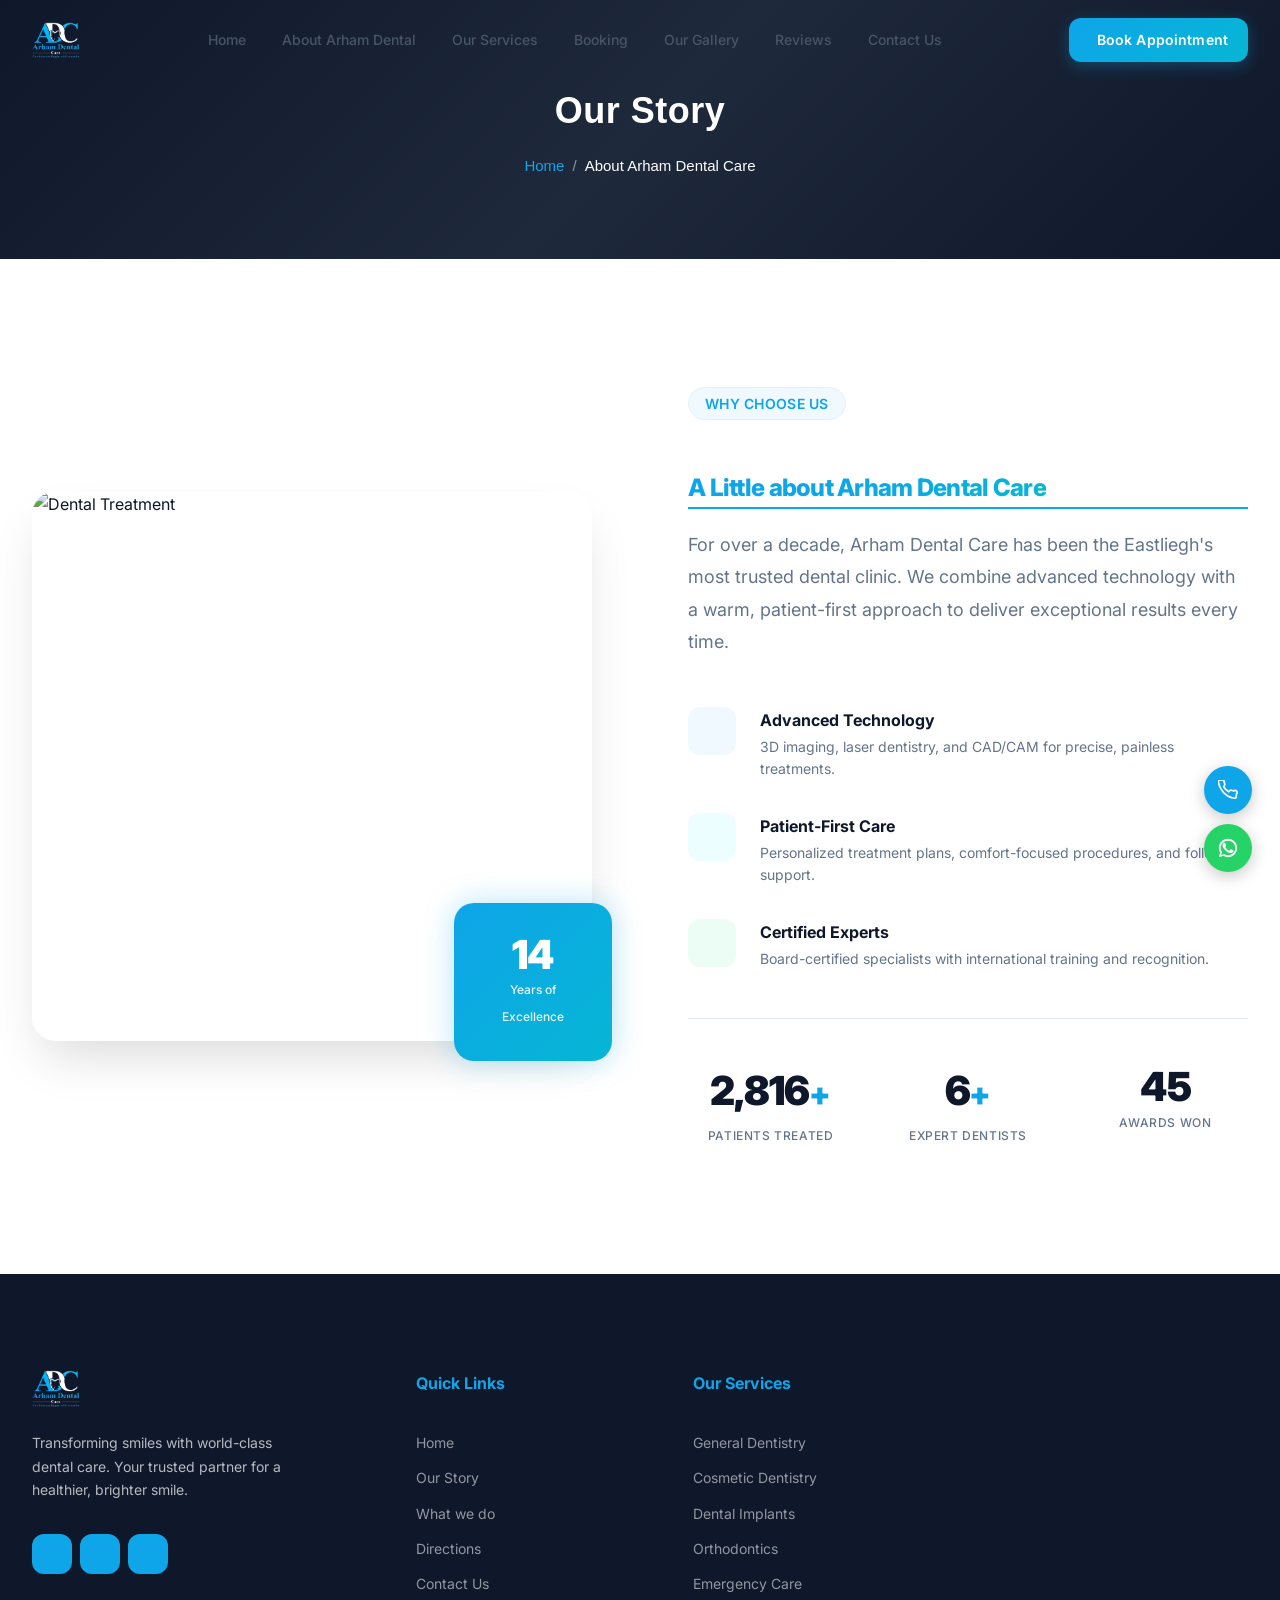
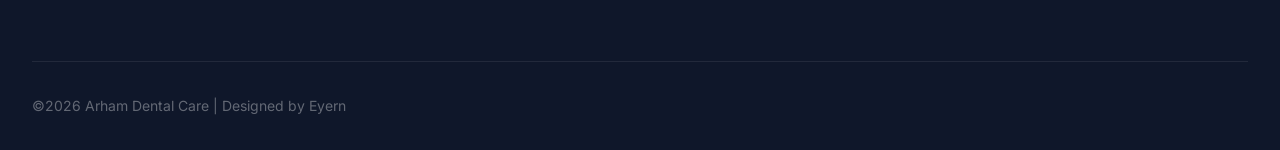
==== about.html @ 0672e1d5 "inital commit" ====
<!DOCTYPE html>
<html lang="en">

<head>
    <meta charset="UTF-8">
    <meta name="viewport" content="width=device-width, initial-scale=1.0">
    <meta name="description"
        content="Arham Dental Care — Premium dental clinic offering world-class dental treatments with cutting-edge technology and compassionate care. Book your appointment today.">
    <title>About Us </title>

    <!-- Google Fonts: Inter -->
    <link rel="preconnect" href="https://fonts.googleapis.com">
    <link rel="preconnect" href="https://fonts.gstatic.com" crossorigin>
    <link href="https://fonts.googleapis.com/css2?family=Inter:wght@300;400;500;600;700;800;900&display=swap"
        rel="stylesheet">

    <!-- Phosphor Icons -->
    <script src="https://unpkg.com/@phosphor-icons/web@2.0.3"></script>

    <link rel="stylesheet" href="css/index.css">

    <link rel="shortcut icon" href="favicon.ico" type="image/x-icon">
</head>

<body>

    <!-- ════════════════════════════════════════════ -->
    <!-- NAVIGATION                                   -->
    <!-- ════════════════════════════════════════════ -->
    <nav class="navbar" id="navbar">
        <div class="container navbar__inner">
            <a href="index.html" class="navbar__logo">
                <img src="images/arham-logo-removebg-preview.png" alt="" width="50" height="50" />
            </a>

            <ul class="navbar__links" id="navLinks">
                <li><a href="index.html" class="navbar__link">Home</a></li>
                <li><a href="about.html" class="navbar__link active">About Arham Dental</a></li>
                <li><a href="services.html" class="navbar__link">Our Services</a></li>
                <li><a href="booking.html" class="navbar__link">Booking</a></li>
                <li><a href="gallery.html" class="navbar__link">Our Gallery</a></li>
                <li><a href="index.html" class="navbar__link">Reviews</a></li>
                <li><a href="contact.html" class="navbar__link">Contact Us</a></li>
            </ul>

            <div class="navbar__actions">
                <a href="tel:+254726544509" class="btn btn--primary btn--sm">
                    <i class="ph ph-calendar-plus"></i>
                    Book Appointment
                </a>
                <button class="navbar__hamburger" id="hamburgerBtn" aria-label="Toggle menu">
                    <span></span><span></span><span></span>
                </button>
            </div>
        </div>
    </nav>

    <section class="dental-breadcrumb">
        <div class="breadcrumb-overlay"></div>
        <div class="breadcrumb-container">
          <h1 class="breadcrumb-title">Our Story</h1>
          <ul class="breadcrumb-list">
            <li><a href="index.html">Home</a></li>
            <li class="active">About Arham Dental Care</li>
          </ul>
        </div>
      </section>
      

   <!-- ════════════════════════════════════════════ -->
    <!-- ABOUT / WHY CHOOSE US                        -->
    <!-- ════════════════════════════════════════════ -->
    <section class="about" id="about">
        <div class="container about__inner">
            <div class="about__image-col reveal">
                <div class="about__image-wrapper">
                    <img src="https://images.unsplash.com/photo-1588776814546-1ffcf47267a5?w=600&h=750&fit=crop"
                        alt="Dental Treatment" class="about__image">
                </div>
                <div class="about__exp-badge">
                    <span class="about__exp-number" data-target="25">0</span>
                    <span class="about__exp-text">Years of<br>Excellence</span>
                </div>
            </div>

            <div class="about__content reveal reveal--delay-1">
                <span class="section-tag">Why Choose Us</span>
                <h2 class="section-title">A Little about <span class="text-gradient">Arham Dental Care</span></h2>
                <p class="about__desc">
                    For over a decade, Arham Dental Care has been the Eastliegh's most trusted dental clinic.
                    We combine advanced technology with a warm, patient-first approach to deliver
                    exceptional results every time.
                </p>

                <div class="about__features">
                    <div class="about__feature">
                        <div class="about__feature-icon">
                            <i class="ph-fill ph-shield-check"></i>
                        </div>
                        <div>
                            <h4>Advanced Technology</h4>
                            <p>3D imaging, laser dentistry, and CAD/CAM for precise, painless treatments.</p>
                        </div>
                    </div>
                    <div class="about__feature">
                        <div class="about__feature-icon about__feature-icon--cyan">
                            <i class="ph-fill ph-heart"></i>
                        </div>
                        <div>
                            <h4>Patient-First Care</h4>
                            <p>Personalized treatment plans, comfort-focused procedures, and follow-up support.</p>
                        </div>
                    </div>
                    <div class="about__feature">
                        <div class="about__feature-icon about__feature-icon--green">
                            <i class="ph-fill ph-certificate"></i>
                        </div>
                        <div>
                            <h4>Certified Experts</h4>
                            <p>Board-certified specialists with international training and recognition.</p>
                        </div>
                    </div>
                </div>

                <div class="about__stats">
                    <div class="about__stat">
                        <span class="about__stat-number" data-target="5000">0</span><span
                            class="about__stat-suffix">+</span>
                        <span class="about__stat-label">Patients Treated</span>
                    </div>
                    <div class="about__stat">
                        <span class="about__stat-number" data-target="10">0</span><span
                            class="about__stat-suffix">+</span>
                        <span class="about__stat-label">Expert Dentists</span>
                    </div>
                    <div class="about__stat">
                        <span class="about__stat-number" data-target="80">0</span>
                        <span class="about__stat-label">Awards Won</span>
                    </div>
                </div>
            </div>
        </div>
    </section>


    <!-- ════════════════════════════════════════════ -->
    <!-- FOOTER                                       -->
    <!-- ════════════════════════════════════════════ -->
    <footer class="footer">
        <div class="container">
            <div class="footer__top">
                <div class="footer__brand">
                    <a href="#" class="navbar__logo">
                        <img src="images/arham-logo-removebg-preview.png" alt="" width="50" height="50" />
                    </a>
                    <p class="footer__brand-desc">
                        Transforming smiles with world-class dental care.
                        Your trusted partner for a healthier, brighter smile.
                    </p>
                    <div class="footer__social">
                        <a href="#" class="footer__social-link" aria-label="Facebook"><i
                                class="ph-fill ph-facebook-logo"></i></a>
                        <a href="#" class="footer__social-link" aria-label="Instagram"><i
                                class="ph-fill ph-instagram-logo"></i></a>
                        <a href="https://www.tiktok.com/@dr.abdinaa" class="footer__social-link" aria-label="YouTube"><i
                                class="ph-fill ph-tiktok-logo"></i></a>
                    </div>
                </div>

                <div class="footer__links-group">
                    <h4 class="footer__links-title">Quick Links</h4>
                    <ul class="footer__links">
                        <li><a href="index.html">Home</a></li>
                        <li><a href="about.html">Our Story</a></li>
                        <li><a href="services.html">What we do</a></li>
                        <li><a href="contact.html">Directions</a></li>
                        <li><a href="contact.html">Contact Us</a></li>
                    </ul>
                </div>

                <div class="footer__links-group">
                    <h4 class="footer__links-title">Our Services</h4>
                    <ul class="footer__links">
                        <li><a href="services.html">General Dentistry</a></li>
                        <li><a href="services.html">Cosmetic Dentistry</a></li>
                        <li><a href="services.html">Dental Implants</a></li>
                        <li><a href="services.html">Orthodontics</a></li>
                        <li><a href="services.html">Emergency Care</a></li>
                    </ul>
                </div>

            </div>

            <div class="footer__bottom">
                <p>&copy;2026 Arham Dental Care | Designed by Eyern</p>
            </div>
        </div>
    </footer>

    <!-- FLOATING ACTIONS -->
    <div class="fl-a">
        <a href="tel:+254726544509" class="flb cl" title="Call 0726-544-509">
            <svg width="20" height="20" viewBox="0 0 24 24" fill="none" stroke="#fff" stroke-width="2">
                <path
                    d="M22 16.92v3a2 2 0 01-2.18 2 19.79 19.79 0 01-8.63-3.07A19.5 19.5 0 013.43 10.34 19.79 19.79 0 01.36 1.75 2 2 0 012.34 0h3a2 2 0 012 1.72 12.84 12.84 0 00.7 2.81 2 2 0 01-.45 2.11L6.91 8.1a16 16 0 006 6l1.27-1.27a2 2 0 012.11-.45 12.84 12.84 0 002.81.7A2 2 0 0122 16.92z" />
            </svg>
        </a>
        <a href="https://wa.me/254726544509?text=Hi!%20I'm%20from%20Arham%20Dental%20website%20😊%20." target="_blank"
            class="flb wa" title="WhatsApp 0714-881-860">
            <svg width="22" height="22" viewBox="0 0 24 24" fill="#fff">
                <path
                    d="M17.472 14.382c-.297-.149-1.758-.867-2.03-.967-.273-.099-.471-.148-.67.15-.197.297-.767.966-.94 1.164-.173.199-.347.223-.644.075-.297-.15-1.255-.463-2.39-1.475-.883-.788-1.48-1.761-1.653-2.059-.173-.297-.018-.458.13-.606.134-.133.298-.347.446-.52.149-.174.198-.298.298-.497.099-.198.05-.371-.025-.52-.075-.149-.669-1.612-.916-2.207-.242-.579-.487-.5-.669-.51-.173-.008-.371-.01-.57-.01-.198 0-.52.074-.792.372-.272.297-1.04 1.016-1.04 2.479 0 1.462 1.065 2.875 1.213 3.074.149.198 2.096 3.2 5.077 4.487.709.306 1.262.489 1.694.625.712.227 1.36.195 1.871.118.571-.085 1.758-.719 2.006-1.413.248-.694.248-1.289.173-1.413-.074-.124-.272-.198-.57-.347z" />
                <path
                    d="M11.999 2C6.477 2 2 6.477 2 12c0 1.89.525 3.66 1.438 5.168L2 22l4.868-1.426A9.945 9.945 0 0012 22c5.523 0 10-4.477 10-10S17.522 2 11.999 2zm0 18a7.95 7.95 0 01-4.071-1.118l-.291-.173-3.018.883.849-3.1-.19-.309A7.977 7.977 0 014 12c0-4.411 3.589-8 8-8s8 3.589 8 8-3.589 8-8 8z" />
            </svg>
        </a>
    </div>

    <script src="js/index.js"></script>
</body>

</html>
---- css/index.css ----
/* ═══════════════════════════════════════════════════
   DentaCare — Swiss-Style Design System
   Modern, clean, premium dental clinic website
   ═══════════════════════════════════════════════════ */

/* ─── CSS Custom Properties ─── */
:root {
    /* Colors */
    --clr-primary: #0EA5E9;
    --clr-primary-dark: #0284C7;
    --clr-primary-light: #38BDF8;
    --clr-primary-50: #F0F9FF;
    --clr-primary-100: #E0F2FE;
    --clr-accent: #06B6D4;
    --clr-accent-light: #22D3EE;

    --clr-dark: #0F172A;
    --clr-dark-700: #1E293B;
    --clr-dark-600: #334155;
    --clr-dark-500: #475569;
    --clr-gray: #64748B;
    --clr-gray-light: #94A3B8;
    --clr-border: #E2E8F0;

    --clr-surface: #F8FAFC;
    --clr-white: #FFFFFF;

    --clr-cyan: #06B6D4;
    --clr-purple: #8B5CF6;
    --clr-green: #10B981;
    --clr-orange: #F59E0B;
    --clr-rose: #F43F5E;

    /* Gradient */
    --gradient-primary: linear-gradient(135deg, var(--clr-primary), var(--clr-accent));
    --gradient-hero: linear-gradient(135deg, #0F172A 0%, #1E293B 50%, #0F172A 100%);
    --gradient-dark: linear-gradient(180deg, #0F172A, #1E293B);

    /* Typography */
    --ff-primary: 'Inter', -apple-system, BlinkMacSystemFont, 'Segoe UI', sans-serif;
    --fs-xs: 0.75rem;
    --fs-sm: 0.875rem;
    --fs-base: 1rem;
    --fs-md: 1.125rem;
    --fs-lg: 1.25rem;
    --fs-xl: 1.5rem;
    --fs-2xl: 2rem;
    --fs-3xl: 2.5rem;
    --fs-4xl: 3.25rem;
    --fs-5xl: 4rem;

    /* Spacing */
    --space-xs: 0.25rem;
    --space-sm: 0.5rem;
    --space-md: 1rem;
    --space-lg: 1.5rem;
    --space-xl: 2rem;
    --space-2xl: 3rem;
    --space-3xl: 4rem;
    --space-4xl: 6rem;
    --space-5xl: 8rem;

    /* Radius */
    --radius-sm: 8px;
    --radius-md: 12px;
    --radius-lg: 16px;
    --radius-xl: 20px;
    --radius-2xl: 24px;
    --radius-full: 9999px;

    /* Shadows */
    --shadow-sm: 0 1px 2px rgba(0, 0, 0, 0.05);
    --shadow-md: 0 4px 6px -1px rgba(0, 0, 0, 0.07), 0 2px 4px -2px rgba(0, 0, 0, 0.05);
    --shadow-lg: 0 10px 15px -3px rgba(0, 0, 0, 0.08), 0 4px 6px -4px rgba(0, 0, 0, 0.05);
    --shadow-xl: 0 20px 25px -5px rgba(0, 0, 0, 0.08), 0 8px 10px -6px rgba(0, 0, 0, 0.04);
    --shadow-2xl: 0 25px 50px -12px rgba(0, 0, 0, 0.15);
    --shadow-glow: 0 0 30px rgba(14, 165, 233, 0.3);
    --shadow-card: 0 1px 3px rgba(0,0,0,0.04), 0 6px 16px rgba(0,0,0,0.06);

    /* Transitions */
    --ease-out: cubic-bezier(0.16, 1, 0.3, 1);
    --ease-spring: cubic-bezier(0.34, 1.56, 0.64, 1);
    --transition-fast: 200ms var(--ease-out);
    --transition-base: 350ms var(--ease-out);
    --transition-slow: 500ms var(--ease-out);

    /* Layout */
    --container-max: 1280px;
    --nav-height: 80px;
}

/* ─── Reset & Base ─── */
*, *::before, *::after {
    margin: 0;
    padding: 0;
    box-sizing: border-box;
}

html {
    scroll-behavior: smooth;
    scroll-padding-top: var(--nav-height);
    -webkit-font-smoothing: antialiased;
    -moz-osx-font-smoothing: grayscale;
}

body {
    font-family: var(--ff-primary);
    font-size: var(--fs-base);
    line-height: 1.7;
    color: var(--clr-dark);
    background-color: var(--clr-white);
    overflow-x: hidden;
}

img {
    max-width: 100%;
    height: auto;
    display: block;
}

a {
    text-decoration: none;
    color: inherit;
    transition: color var(--transition-fast);
}

ul {
    list-style: none;
}

input, textarea, select, button {
    font-family: inherit;
    font-size: inherit;
}

/* ─── Utility Classes ─── */
.container {
    max-width: var(--container-max);
    margin: 0 auto;
    padding: 0 var(--space-xl);
}

.text-accent {
    color: var(--clr-primary);
}

.text-gradient {
    background: var(--gradient-primary);
    -webkit-background-clip: text;
    -webkit-text-fill-color: transparent;
    background-clip: text;
}

.section-header {
    text-align: center;
    max-width: 640px;
    margin: 0 auto var(--space-4xl);
}

.section-tag {
    display: inline-flex;
    align-items: center;
    gap: var(--space-sm);
    font-size: var(--fs-sm);
    font-weight: 600;
    color: var(--clr-primary);
    background: var(--clr-primary-50);
    border: 1px solid var(--clr-primary-100);
    padding: var(--space-xs) var(--space-md);
    border-radius: var(--radius-full);
    margin-bottom: var(--space-lg);
    letter-spacing: 0.02em;
    text-transform: uppercase;
}

.section-tag--light {
    color: var(--clr-white);
    background: rgba(255, 255, 255, 0.1);
    border-color: rgba(255, 255, 255, 0.2);
}

.section-title {
    font-size: var(--fs-4xl);
    font-weight: 800;
    line-height: 1.15;
    letter-spacing: -0.03em;
    color: var(--clr-dark);
    margin-bottom: var(--space-lg);
}

.section-title--light {
    color: var(--clr-white);
}

.section-desc {
    font-size: var(--fs-md);
    color: var(--clr-gray);
    line-height: 1.8;
    max-width: 540px;
    margin: 0 auto;
}

/* ─── Buttons ─── */
.btn {
    display: inline-flex;
    align-items: center;
    gap: var(--space-sm);
    font-weight: 600;
    border: none;
    cursor: pointer;
    border-radius: var(--radius-md);
    transition: all var(--transition-base);
    white-space: nowrap;
    letter-spacing: 0.01em;
    position: relative;
    overflow: hidden;
}

.btn::after {
    content: '';
    position: absolute;
    inset: 0;
    background: linear-gradient(135deg, rgba(255,255,255,0.2) 0%, transparent 50%);
    opacity: 0;
    transition: opacity var(--transition-fast);
}

.btn:hover::after {
    opacity: 1;
}

.btn--primary {
    background: var(--gradient-primary);
    color: var(--clr-white);
    box-shadow: 0 4px 15px rgba(14, 165, 233, 0.3);
}

.btn--primary:hover {
    transform: translateY(-2px);
    box-shadow: 0 8px 25px rgba(14, 165, 233, 0.4);
}

.btn--outline {
    background: transparent;
    color: var(--clr-dark);
    border: 2px solid var(--clr-border);
}

.btn--outline:hover {
    border-color: var(--clr-primary);
    color: var(--clr-primary);
    transform: translateY(-2px);
}

.btn--sm {
    padding: 10px 20px;
    font-size: var(--fs-sm);
}

.btn--lg {
    padding: 16px 32px;
    font-size: var(--fs-base);
    border-radius: var(--radius-lg);
}

.btn--full {
    width: 100%;
    justify-content: center;
}

/* ─── Scroll Reveal ─── */
.reveal {
    opacity: 0;
    transform: translateY(40px);
    transition: opacity 0.8s var(--ease-out), transform 0.8s var(--ease-out);
}

.reveal.visible {
    opacity: 1;
    transform: translateY(0);
}

.reveal--delay-1 { transition-delay: 0.15s; }
.reveal--delay-2 { transition-delay: 0.3s; }
.reveal--delay-3 { transition-delay: 0.45s; }

/* ════════════════════════════════════════════
   NAVBAR
   ════════════════════════════════════════════ */
.navbar {
    position: fixed;
    top: 0;
    left: 0;
    right: 0;
    height: var(--nav-height);
    z-index: 1000;
    transition: all var(--transition-base);
}

.navbar.scrolled {
    background: rgba(255, 255, 255, 0.85);
    backdrop-filter: blur(20px) saturate(180%);
    -webkit-backdrop-filter: blur(20px) saturate(180%);
    border-bottom: 1px solid rgba(226, 232, 240, 0.5);
    box-shadow: var(--shadow-sm);
}

.navbar__inner {
    display: flex;
    align-items: center;
    justify-content: space-between;
    height: 100%;
}

.navbar__logo {
    display: flex;
    align-items: center;
    gap: var(--space-sm);
    z-index: 1001;
}

.navbar__logo-icon {
    width: 42px;
    height: 42px;
    background: var(--gradient-primary);
    border-radius: var(--radius-md);
    display: flex;
    align-items: center;
    justify-content: center;
    color: var(--clr-white);
    font-size: 1.3rem;
}

.navbar__logo-text {
    font-size: var(--fs-xl);
    font-weight: 800;
    letter-spacing: -0.03em;
    color: var(--clr-dark);
}

.navbar__links {
    display: flex;
    align-items: center;
    gap: var(--space-xs);
}

.navbar__link {
    padding: 8px 16px;
    font-size: var(--fs-sm);
    font-weight: 500;
    color: var(--clr-dark-500);
    border-radius: var(--radius-sm);
    transition: all var(--transition-fast);
    position: relative;
}

.navbar__link:hover,
.navbar__link.active {
    color: var(--clr-primary);
    background: var(--clr-primary-50);
}

.navbar__actions {
    display: flex;
    align-items: center;
    gap: var(--space-md);
}

.navbar__hamburger {
    display: none;
    flex-direction: column;
    gap: 5px;
    background: none;
    border: none;
    cursor: pointer;
    padding: 4px;
    z-index: 1001;
}

.navbar__hamburger span {
    display: block;
    width: 24px;
    height: 2px;
    background: var(--clr-dark);
    border-radius: 2px;
    transition: all var(--transition-base);
}

.navbar__hamburger.active span:nth-child(1) {
    transform: rotate(45deg) translate(5px, 5px);
}

.navbar__hamburger.active span:nth-child(2) {
    opacity: 0;
}

.navbar__hamburger.active span:nth-child(3) {
    transform: rotate(-45deg) translate(5px, -5px);
}

/* ════════════════════════════════════════════
   HERO
   ════════════════════════════════════════════ */
.hero {
    min-height: 100vh;
    background: var(--gradient-hero);
    display: flex;
    align-items: center;
    position: relative;
    overflow: hidden;
    padding-top: var(--nav-height);
}

.hero__bg-shapes {
    position: absolute;
    inset: 0;
    overflow: hidden;
    pointer-events: none;
}

.hero__shape {
    position: absolute;
    border-radius: 50%;
    filter: blur(80px);
    opacity: 0.15;
}

.hero__shape--1 {
    width: 600px;
    height: 600px;
    background: var(--clr-primary);
    top: -200px;
    right: -100px;
    animation: float 8s ease-in-out infinite;
}

.hero__shape--2 {
    width: 400px;
    height: 400px;
    background: var(--clr-accent);
    bottom: -100px;
    left: -100px;
    animation: float 10s ease-in-out infinite reverse;
}

.hero__shape--3 {
    width: 300px;
    height: 300px;
    background: var(--clr-purple);
    top: 50%;
    left: 50%;
    animation: float 12s ease-in-out infinite;
}

@keyframes float {
    0%, 100% { transform: translate(0, 0); }
    33% { transform: translate(30px, -30px); }
    66% { transform: translate(-20px, 20px); }
}

.hero__inner {
    display: grid;
    grid-template-columns: 1fr 1fr;
    gap: var(--space-4xl);
    align-items: center;
    padding: var(--space-4xl) 0;
}

.hero__content {
    z-index: 2;
}

.hero__badge {
    display: inline-flex;
    align-items: center;
    gap: var(--space-sm);
    background: rgba(14, 165, 233, 0.1);
    border: 1px solid rgba(14, 165, 233, 0.25);
    color: var(--clr-primary-light);
    padding: 8px 18px;
    border-radius: var(--radius-full);
    font-size: var(--fs-sm);
    font-weight: 500;
    margin-bottom: var(--space-xl);
    backdrop-filter: blur(10px);
}

.hero__badge i {
    color: var(--clr-orange);
}

.hero__title {
    font-size: var(--fs-5xl);
    font-weight: 900;
    line-height: 1.05;
    letter-spacing: -0.04em;
    color: var(--clr-white);
    margin-bottom: var(--space-xl);
}

.hero__subtitle {
    font-size: var(--fs-md);
    color: var(--clr-gray-light);
    line-height: 1.8;
    max-width: 480px;
    margin-bottom: var(--space-2xl);
}

.hero__cta-group {
    display: flex;
    gap: var(--space-md);
    margin-bottom: var(--space-2xl);
    flex-wrap: wrap;
}

.hero .btn--outline {
    border-color: rgba(255, 255, 255, 0.2);
    color: var(--clr-white);
}

.hero .btn--outline:hover {
    border-color: var(--clr-primary);
    background: rgba(14, 165, 233, 0.1);
}

.hero__trust {
    display: flex;
    align-items: center;
    gap: var(--space-md);
}

.hero__trust-avatars {
    display: flex;
}

.hero__trust-avatar {
    width: 40px;
    height: 40px;
    border-radius: 50%;
    border: 3px solid var(--clr-dark);
    object-fit: cover;
    margin-left: -12px;
}

.hero__trust-avatar:first-child {
    margin-left: 0;
}

.hero__trust-text {
    font-size: var(--fs-sm);
    color: var(--clr-gray-light);
}

.hero__trust-text strong {
    color: var(--clr-white);
    display: block;
}

.hero__trust-stars {
    color: var(--clr-orange);
    letter-spacing: 2px;
}

/* Hero Visual */
.hero__visual {
    position: relative;
    z-index: 2;
}

.hero__image-wrapper {
    position: relative;
    border-radius: var(--radius-2xl);
    overflow: hidden;
    box-shadow: var(--shadow-2xl);
}

.hero__image {
    width: 100%;
    height: 520px;
    object-fit: cover;
}

.hero__image-overlay {
    position: absolute;
    inset: 0;
    background: linear-gradient(180deg, transparent 60%, rgba(15, 23, 42, 0.4) 100%);
}

/* Floating Cards */
.hero__float-card {
    position: absolute;
    display: flex;
    align-items: center;
    gap: var(--space-md);
    background: rgba(255, 255, 255, 0.95);
    backdrop-filter: blur(20px);
    border-radius: var(--radius-lg);
    padding: 14px 20px;
    box-shadow: var(--shadow-xl);
    animation: floatCard 6s ease-in-out infinite;
    z-index: 3;
}

.hero__float-card--1 {
    top: 30px;
    left: -40px;
    animation-delay: 0s;
}

.hero__float-card--2 {
    bottom: 80px;
    right: -30px;
    animation-delay: 2s;
}

.hero__float-card--3 {
    bottom: -10px;
    left: 30px;
    animation-delay: 4s;
}

@keyframes floatCard {
    0%, 100% { transform: translateY(0); }
    50% { transform: translateY(-10px); }
}

.hero__float-icon {
    width: 44px;
    height: 44px;
    border-radius: var(--radius-md);
    display: flex;
    align-items: center;
    justify-content: center;
    font-size: 1.25rem;
    flex-shrink: 0;
}

.hero__float-icon--blue {
    background: var(--clr-primary-100);
    color: var(--clr-primary);
}

.hero__float-icon--cyan {
    background: #ECFEFF;
    color: var(--clr-cyan);
}

.hero__float-icon--green {
    background: #ECFDF5;
    color: var(--clr-green);
}

.hero__float-number {
    font-size: var(--fs-lg);
    font-weight: 800;
    color: var(--clr-dark);
    letter-spacing: -0.02em;
    line-height: 1.2;
}

.hero__float-label {
    font-size: var(--fs-xs);
    color: var(--clr-gray);
    font-weight: 500;
}

/* Scroll Indicator */
.hero__scroll-indicator {
    position: absolute;
    bottom: 30px;
    left: 50%;
    transform: translateX(-50%);
    display: flex;
    flex-direction: column;
    align-items: center;
    gap: var(--space-sm);
    color: var(--clr-gray-light);
    font-size: var(--fs-xs);
    letter-spacing: 0.1em;
    text-transform: uppercase;
}

.hero__scroll-mouse {
    width: 24px;
    height: 38px;
    border: 2px solid rgba(148, 163, 184, 0.4);
    border-radius: 12px;
    position: relative;
}

.hero__scroll-dot {
    width: 4px;
    height: 8px;
    background: var(--clr-primary-light);
    border-radius: 2px;
    position: absolute;
    top: 6px;
    left: 50%;
    transform: translateX(-50%);
    animation: scrollDot 2s ease-in-out infinite;
}

@keyframes scrollDot {
    0%, 100% { opacity: 1; top: 6px; }
    50% { opacity: 0.3; top: 20px; }
}

/* ════════════════════════════════════════════
   SERVICES
   ════════════════════════════════════════════ */
.services {
    padding: var(--space-5xl) 0;
    background: var(--clr-surface);
    position: relative;
}

.services::before {
    content: '';
    position: absolute;
    top: 0;
    left: 0;
    right: 0;
    height: 1px;
    background: linear-gradient(90deg, transparent, var(--clr-border), transparent);
}

.services__grid {
    display: grid;
    grid-template-columns: repeat(3, 1fr);
    gap: var(--space-xl);
}

.service-card {
    background: var(--clr-white);
    border-radius: var(--radius-xl);
    padding: var(--space-2xl);
    border: 1px solid var(--clr-border);
    transition: all var(--transition-base);
    position: relative;
    overflow: hidden;
}

.service-card::before {
    content: '';
    position: absolute;
    top: 0;
    left: 0;
    right: 0;
    height: 3px;
    background: var(--gradient-primary);
    transform: scaleX(0);
    transform-origin: left;
    transition: transform var(--transition-base);
}

.service-card:hover {
    transform: translateY(-6px);
    box-shadow: var(--shadow-xl);
    border-color: var(--clr-primary-100);
}

.service-card:hover::before {
    transform: scaleX(1);
}

.service-card__icon {
    width: 56px;
    height: 56px;
    background: var(--clr-primary-50);
    color: var(--clr-primary);
    border-radius: var(--radius-lg);
    display: flex;
    align-items: center;
    justify-content: center;
    font-size: 1.5rem;
    margin-bottom: var(--space-lg);
    transition: all var(--transition-base);
}

.service-card:hover .service-card__icon {
    background: var(--gradient-primary);
    color: var(--clr-white);
    transform: scale(1.1);
}

.service-card__icon--cyan { background: #ECFEFF; color: var(--clr-cyan); }
.service-card__icon--purple { background: #F5F3FF; color: var(--clr-purple); }
.service-card__icon--green { background: #ECFDF5; color: var(--clr-green); }
.service-card__icon--orange { background: #FFFBEB; color: var(--clr-orange); }
.service-card__icon--rose { background: #FFF1F2; color: var(--clr-rose); }

.service-card:hover .service-card__icon--cyan,
.service-card:hover .service-card__icon--purple,
.service-card:hover .service-card__icon--green,
.service-card:hover .service-card__icon--orange,
.service-card:hover .service-card__icon--rose {
    background: var(--gradient-primary);
    color: var(--clr-white);
}

.service-card__title {
    font-size: var(--fs-lg);
    font-weight: 700;
    margin-bottom: var(--space-sm);
    color: var(--clr-dark);
    letter-spacing: -0.02em;
}

.service-card__desc {
    font-size: var(--fs-sm);
    color: var(--clr-gray);
    line-height: 1.7;
    margin-bottom: var(--space-lg);
}

.service-card__link {
    display: inline-flex;
    align-items: center;
    gap: var(--space-xs);
    font-size: var(--fs-sm);
    font-weight: 600;
    color: var(--clr-primary);
    transition: gap var(--transition-fast);
}

.service-card__link:hover {
    gap: var(--space-sm);
}

/* ════════════════════════════════════════════
   ABOUT
   ════════════════════════════════════════════ */
.about {
    padding: var(--space-5xl) 0;
    background: var(--clr-white);
}

.about__inner {
    display: grid;
    grid-template-columns: 1fr 1fr;
    gap: var(--space-4xl);
    align-items: center;
}

.about__image-col {
    position: relative;
}

.about__image-wrapper {
    border-radius: var(--radius-2xl);
    overflow: hidden;
    box-shadow: var(--shadow-2xl);
}

.about__image {
    width: 100%;
    height: 550px;
    object-fit: cover;
}

.about__exp-badge {
    position: absolute;
    bottom: -20px;
    right: -20px;
    background: var(--gradient-primary);
    color: var(--clr-white);
    padding: var(--space-xl) var(--space-2xl);
    border-radius: var(--radius-xl);
    text-align: center;
    box-shadow: var(--shadow-glow);
}

.about__exp-number {
    display: block;
    font-size: var(--fs-3xl);
    font-weight: 900;
    letter-spacing: -0.03em;
    line-height: 1;
}

.about__exp-text {
    font-size: var(--fs-xs);
    font-weight: 500;
    opacity: 0.9;
    line-height: 1.4;
}

.about__desc {
    font-size: var(--fs-md);
    color: var(--clr-gray);
    line-height: 1.8;
    margin-bottom: var(--space-2xl);
}

.about__features {
    display: flex;
    flex-direction: column;
    gap: var(--space-xl);
    margin-bottom: var(--space-2xl);
}

.about__feature {
    display: flex;
    gap: var(--space-lg);
    align-items: flex-start;
}

.about__feature-icon {
    width: 48px;
    height: 48px;
    background: var(--clr-primary-50);
    color: var(--clr-primary);
    border-radius: var(--radius-md);
    display: flex;
    align-items: center;
    justify-content: center;
    font-size: 1.25rem;
    flex-shrink: 0;
}

.about__feature-icon--cyan {
    background: #ECFEFF;
    color: var(--clr-cyan);
}

.about__feature-icon--green {
    background: #ECFDF5;
    color: var(--clr-green);
}

.about__feature h4 {
    font-size: var(--fs-base);
    font-weight: 700;
    color: var(--clr-dark);
    margin-bottom: 2px;
}

.about__feature p {
    font-size: var(--fs-sm);
    color: var(--clr-gray);
    line-height: 1.6;
}

.about__stats {
    display: grid;
    grid-template-columns: repeat(3, 1fr);
    gap: var(--space-xl);
    padding-top: var(--space-2xl);
    border-top: 1px solid var(--clr-border);
}

.about__stat {
    text-align: center;
}

.about__stat-number {
    font-size: var(--fs-3xl);
    font-weight: 900;
    color: var(--clr-dark);
    letter-spacing: -0.03em;
    line-height: 1;
}

.about__stat-suffix {
    font-size: var(--fs-2xl);
    font-weight: 900;
    color: var(--clr-primary);
}

.about__stat-label {
    display: block;
    font-size: var(--fs-xs);
    color: var(--clr-gray);
    font-weight: 500;
    margin-top: 4px;
    text-transform: uppercase;
    letter-spacing: 0.05em;
}

/* ════════════════════════════════════════════
   DOCTORS
   ════════════════════════════════════════════ */
.doctors {
    padding: var(--space-5xl) 0;
    background: var(--clr-surface);
}

.doctors__grid {
    display: grid;
    grid-template-columns: repeat(4, 1fr);
    gap: var(--space-xl);
}

.doctor-card {
    background: var(--clr-white);
    border-radius: var(--radius-xl);
    overflow: hidden;
    border: 1px solid var(--clr-border);
    transition: all var(--transition-base);
}

.doctor-card:hover {
    transform: translateY(-8px);
    box-shadow: var(--shadow-xl);
}

.doctor-card__image-wrapper {
    position: relative;
    overflow: hidden;
    height: 300px;
}

.doctor-card__image {
    width: 100%;
    height: 100%;
    object-fit: cover;
    transition: transform var(--transition-slow);
}

.doctor-card:hover .doctor-card__image {
    transform: scale(1.08);
}

.doctor-card__overlay {
    position: absolute;
    inset: 0;
    background: linear-gradient(180deg, transparent 40%, rgba(14, 165, 233, 0.85) 100%);
    display: flex;
    align-items: flex-end;
    justify-content: center;
    padding-bottom: var(--space-xl);
    opacity: 0;
    transition: opacity var(--transition-base);
}

.doctor-card:hover .doctor-card__overlay {
    opacity: 1;
}

.doctor-card__social {
    display: flex;
    gap: var(--space-sm);
}

.doctor-card__social a {
    width: 40px;
    height: 40px;
    background: rgba(255, 255, 255, 0.2);
    backdrop-filter: blur(10px);
    border-radius: 50%;
    display: flex;
    align-items: center;
    justify-content: center;
    color: var(--clr-white);
    font-size: 1.1rem;
    transition: all var(--transition-fast);
    transform: translateY(20px);
    opacity: 0;
}

.doctor-card:hover .doctor-card__social a {
    transform: translateY(0);
    opacity: 1;
}

.doctor-card:hover .doctor-card__social a:nth-child(2) {
    transition-delay: 0.1s;
}

.doctor-card:hover .doctor-card__social a:nth-child(3) {
    transition-delay: 0.2s;
}

.doctor-card__social a:hover {
    background: var(--clr-white);
    color: var(--clr-primary);
}

.doctor-card__info {
    padding: var(--space-xl);
    text-align: center;
}

.doctor-card__name {
    font-size: var(--fs-lg);
    font-weight: 700;
    color: var(--clr-dark);
    margin-bottom: 4px;
    letter-spacing: -0.01em;
}

.doctor-card__role {
    font-size: var(--fs-sm);
    color: var(--clr-primary);
    font-weight: 600;
    margin-bottom: var(--space-sm);
}

.doctor-card__exp {
    font-size: var(--fs-xs);
    color: var(--clr-gray);
    display: flex;
    align-items: center;
    justify-content: center;
    gap: var(--space-xs);
}

/* ════════════════════════════════════════════
   TESTIMONIALS
   ════════════════════════════════════════════ */
.testimonials {
    padding: var(--space-5xl) 0;
    background: var(--clr-white);
}

.testimonials__carousel {
    max-width: 900px;
    margin: 0 auto;
    overflow: hidden;
    position: relative;
}

.testimonials__track {
    display: flex;
    transition: transform 0.6s var(--ease-out);
}

.testimonial-card {
    min-width: 100%;
    padding: var(--space-3xl);
    background: var(--clr-surface);
    border-radius: var(--radius-2xl);
    border: 1px solid var(--clr-border);
    text-align: center;
}

.testimonial-card__stars {
    color: var(--clr-orange);
    font-size: var(--fs-xl);
    letter-spacing: 4px;
    margin-bottom: var(--space-xl);
}

.testimonial-card__text {
    font-size: var(--fs-lg);
    color: var(--clr-dark-600);
    line-height: 1.8;
    margin-bottom: var(--space-2xl);
    font-style: italic;
    max-width: 680px;
    margin-left: auto;
    margin-right: auto;
}

.testimonial-card__author {
    display: flex;
    align-items: center;
    justify-content: center;
    gap: var(--space-md);
}

.testimonial-card__avatar {
    width: 52px;
    height: 52px;
    border-radius: 50%;
    object-fit: cover;
    border: 3px solid var(--clr-primary-100);
}

.testimonial-card__name {
    font-weight: 700;
    color: var(--clr-dark);
    font-size: var(--fs-base);
}

.testimonial-card__role {
    font-size: var(--fs-sm);
    color: var(--clr-gray);
}

.testimonials__controls {
    display: flex;
    align-items: center;
    justify-content: center;
    gap: var(--space-lg);
    margin-top: var(--space-2xl);
}

.testimonials__btn {
    width: 44px;
    height: 44px;
    border-radius: 50%;
    border: 2px solid var(--clr-border);
    background: var(--clr-white);
    color: var(--clr-dark);
    display: flex;
    align-items: center;
    justify-content: center;
    font-size: 1.1rem;
    cursor: pointer;
    transition: all var(--transition-fast);
}

.testimonials__btn:hover {
    border-color: var(--clr-primary);
    color: var(--clr-primary);
    background: var(--clr-primary-50);
}

.testimonials__dots {
    display: flex;
    gap: var(--space-sm);
}

.testimonials__dot {
    width: 10px;
    height: 10px;
    border-radius: 50%;
    background: var(--clr-border);
    cursor: pointer;
    transition: all var(--transition-fast);
}

.testimonials__dot.active {
    background: var(--clr-primary);
    width: 28px;
    border-radius: 5px;
}

/* ════════════════════════════════════════════
   APPOINTMENT
   ════════════════════════════════════════════ */
.appointment {
    padding: var(--space-5xl) 0;
    background: var(--gradient-hero);
    position: relative;
    overflow: hidden;
}

.appointment::before {
    content: '';
    position: absolute;
    width: 500px;
    height: 500px;
    background: var(--clr-primary);
    filter: blur(120px);
    opacity: 0.08;
    top: -200px;
    right: -100px;
    border-radius: 50%;
}

.appointment__inner {
    display: grid;
    grid-template-columns: 1fr 1fr;
    gap: var(--space-4xl);
    align-items: center;
}

.appointment__desc {
    font-size: var(--fs-md);
    color: var(--clr-gray-light);
    line-height: 1.8;
    margin-bottom: var(--space-2xl);
}

.appointment__perks {
    display: grid;
    grid-template-columns: 1fr 1fr;
    gap: var(--space-md);
}

.appointment__perk {
    display: flex;
    align-items: center;
    gap: var(--space-sm);
    color: rgba(255, 255, 255, 0.85);
    font-size: var(--fs-sm);
    font-weight: 500;
}

.appointment__perk i {
    color: var(--clr-green);
    font-size: 1.1rem;
}

/* Appointment Form */
.appointment__form-wrapper {
    position: relative;
}

.appointment__form {
    background: rgba(255, 255, 255, 0.95);
    backdrop-filter: blur(20px);
    border-radius: var(--radius-2xl);
    padding: var(--space-2xl);
    box-shadow: var(--shadow-2xl);
}

.appointment__form-title {
    font-size: var(--fs-xl);
    font-weight: 700;
    color: var(--clr-dark);
    margin-bottom: var(--space-xl);
    letter-spacing: -0.02em;
}

.form-row {
    display: grid;
    grid-template-columns: 1fr 1fr;
    gap: var(--space-md);
}

.form-group {
    margin-bottom: var(--space-md);
}

.form-group label {
    display: block;
    font-size: var(--fs-sm);
    font-weight: 600;
    color: var(--clr-dark-600);
    margin-bottom: var(--space-xs);
}

.form-group input,
.form-group select,
.form-group textarea {
    width: 100%;
    padding: 12px 16px;
    border: 1.5px solid var(--clr-border);
    border-radius: var(--radius-md);
    background: var(--clr-white);
    color: var(--clr-dark);
    transition: all var(--transition-fast);
    outline: none;
}

.form-group input:focus,
.form-group select:focus,
.form-group textarea:focus {
    border-color: var(--clr-primary);
    box-shadow: 0 0 0 3px rgba(14, 165, 233, 0.1);
}

.form-group textarea {
    resize: vertical;
    min-height: 80px;
}

.form-group input::placeholder,
.form-group textarea::placeholder {
    color: var(--clr-gray-light);
}

/* ════════════════════════════════════════════
   CONTACT
   ════════════════════════════════════════════ */
.contact {
    padding: var(--space-5xl) 0;
    background: var(--clr-surface);
}

.contact__grid {
    display: grid;
    grid-template-columns: repeat(4, 1fr);
    gap: var(--space-xl);
    margin-bottom: var(--space-3xl);
}

.contact-card {
    background: var(--clr-white);
    border-radius: var(--radius-xl);
    padding: var(--space-2xl);
    text-align: center;
    border: 1px solid var(--clr-border);
    transition: all var(--transition-base);
}

.contact-card:hover {
    transform: translateY(-4px);
    box-shadow: var(--shadow-lg);
}

.contact-card__icon {
    width: 56px;
    height: 56px;
    background: var(--clr-primary-50);
    color: var(--clr-primary);
    border-radius: var(--radius-lg);
    display: flex;
    align-items: center;
    justify-content: center;
    font-size: 1.4rem;
    margin: 0 auto var(--space-lg);
}

.contact-card__icon--cyan { background: #ECFEFF; color: var(--clr-cyan); }
.contact-card__icon--green { background: #ECFDF5; color: var(--clr-green); }
.contact-card__icon--purple { background: #F5F3FF; color: var(--clr-purple); }

.contact-card__title {
    font-size: var(--fs-base);
    font-weight: 700;
    color: var(--clr-dark);
    margin-bottom: var(--space-sm);
}

.contact-card__text {
    font-size: var(--fs-sm);
    color: var(--clr-gray);
    line-height: 1.7;
}

.contact__map {
    border-radius: var(--radius-2xl);
    overflow: hidden;
    box-shadow: var(--shadow-lg);
    border: 1px solid var(--clr-border);
}

/* ════════════════════════════════════════════
   FOOTER
   ════════════════════════════════════════════ */
.footer {
    background: var(--clr-dark);
    color: rgba(255, 255, 255, 0.7);
    padding-top: var(--space-4xl);
}

.footer__top {
    display: grid;
    grid-template-columns: 1.5fr 1fr 1fr 1.3fr;
    gap: var(--space-3xl);
    padding-bottom: var(--space-3xl);
    border-bottom: 1px solid rgba(255, 255, 255, 0.08);
}

.footer__brand-desc {
    font-size: var(--fs-sm);
    line-height: 1.7;
    margin-top: var(--space-lg);
    max-width: 280px;
}

.footer .navbar__logo-text {
    color: var(--clr-white);
}

.footer__social {
    display: flex;
    gap: var(--space-sm);
    margin-top: var(--space-xl);
}

.footer__social-link {
    width: 40px;
    height: 40px;
    background: var(--clr-primary);
    border-radius: var(--radius-md);
    display: flex;
    align-items: center;
    justify-content: center;
    font-size: 1.1rem;
    color: var(--clr-white);
    transition: all var(--transition-fast);
}

.footer__social-link:hover {
    background: var(--clr-primary);
    color: var(--clr-white);
    transform: translateY(-2px);
}

.footer__links-title {
    font-size: var(--fs-base);
    font-weight: 700;
    color: var(--clr-primary);
    margin-bottom: var(--space-xl);
}

.footer__links {
    display: flex;
    flex-direction: column;
    gap: var(--space-sm);
}

.footer__links a {
    font-size: var(--fs-sm);
    color: rgba(255, 255, 255, 0.55);
    transition: all var(--transition-fast);
    display: inline-flex;
    align-items: center;
}

.footer__links a:hover {
    color: var(--clr-primary-light);
    transform: translateX(4px);
}

.footer__newsletter p {
    font-size: var(--fs-sm);
    line-height: 1.7;
    margin-bottom: var(--space-lg);
}

.footer__newsletter-form {
    display: flex;
    gap: var(--space-sm);
}

.footer__newsletter-form input {
    flex: 1;
    padding: 10px 16px;
    background: rgba(255, 255, 255, 0.06);
    border: 1px solid rgba(255, 255, 255, 0.1);
    border-radius: var(--radius-md);
    color: var(--clr-white);
    outline: none;
    font-size: var(--fs-sm);
    transition: all var(--transition-fast);
}

.footer__newsletter-form input:focus {
    border-color: var(--clr-primary);
    background: rgba(255, 255, 255, 0.1);
}

.footer__newsletter-form input::placeholder {
    color: rgba(255, 255, 255, 0.35);
}

.footer__bottom {
    display: flex;
    align-items: center;
    justify-content: space-between;
    padding: var(--space-xl) 0;
    font-size: var(--fs-sm);
    color: rgba(255, 255, 255, 0.35);
}

.footer__bottom-links {
    display: flex;
    gap: var(--space-xl);
}

.footer__bottom-links a {
    color: rgba(255, 255, 255, 0.35);
    font-size: var(--fs-sm);
    transition: color var(--transition-fast);
}

.footer__bottom-links a:hover {
    color: var(--clr-primary-light);
}

/* ════════════════════════════════════════════
   RESPONSIVE
   ════════════════════════════════════════════ */
@media (max-width: 1024px) {
    :root {
        --fs-5xl: 3rem;
        --fs-4xl: 2.5rem;
        --fs-3xl: 2rem;
    }

    .hero__inner {
        grid-template-columns: 1fr;
        gap: var(--space-2xl);
        text-align: center;
    }

    .hero__subtitle {
        margin-left: auto;
        margin-right: auto;
    }

    .hero__cta-group {
        justify-content: center;
    }

    .hero__trust {
        justify-content: center;
    }

    .hero__visual {
        max-width: 500px;
        margin: 0 auto;
    }

    .hero__float-card--1 { left: -20px; }
    .hero__float-card--2 { right: -10px; }

    .services__grid {
        grid-template-columns: repeat(2, 1fr);
    }

    .about__inner {
        grid-template-columns: 1fr;
        gap: var(--space-3xl);
    }

    .about__image {
        height: 400px;
    }

    .doctors__grid {
        grid-template-columns: repeat(2, 1fr);
    }

    .appointment__inner {
        grid-template-columns: 1fr;
    }

    .contact__grid {
        grid-template-columns: repeat(2, 1fr);
    }

    .footer__top {
        grid-template-columns: 1fr 1fr;
        gap: var(--space-2xl);
    }
}

@media (max-width: 768px) {
    :root {
        --fs-5xl: 2.5rem;
        --fs-4xl: 2rem;
        --nav-height: 70px;
    }

    .container {
        padding: 0 var(--space-md);
    }

    .navbar__links {
        display: none;
        position: fixed;
        top: 0;
        left: 0;
        right: 0;
        bottom: 0;
        background: rgba(255, 255, 255, 0.98);
        backdrop-filter: blur(20px);
        flex-direction: column;
        align-items: center;
        justify-content: center;
        gap: var(--space-md);
        z-index: 1000;
    }

    .navbar__links.active {
        display: flex;
    }

    .navbar__links .navbar__link {
        font-size: var(--fs-xl);
        padding: var(--space-md) var(--space-xl);
    }

    .navbar__hamburger {
        display: flex;
    }

    .navbar__actions .btn {
        display: none;
    }

    .hero {
        min-height: auto;
        padding: calc(var(--nav-height) + var(--space-3xl)) 0 var(--space-3xl);
    }

    .hero__float-card {
        display: none;
    }

    .hero__scroll-indicator {
        display: none;
    }

    .hero__image {
        height: 300px;
    }

    .services__grid {
        grid-template-columns: 1fr;
    }

    .about__stats {
        grid-template-columns: repeat(3, 1fr);
        gap: var(--space-md);
    }

    .doctors__grid {
        grid-template-columns: 1fr;
        max-width: 400px;
        margin: 0 auto;
    }

    .form-row {
        grid-template-columns: 1fr;
    }

    .appointment__perks {
        grid-template-columns: 1fr;
    }

    .contact__grid {
        grid-template-columns: 1fr;
    }

    .footer__top {
        grid-template-columns: 1fr;
    }

    .footer__bottom {
        flex-direction: column;
        gap: var(--space-md);
        text-align: center;
    }

    .footer__bottom-links {
        flex-wrap: wrap;
        justify-content: center;
        gap: var(--space-md);
    }

    .testimonial-card {
        padding: var(--space-xl);
    }

    .testimonial-card__text {
        font-size: var(--fs-base);
    }
}

/* ─── Animations ─── */
@keyframes pulse {
    0%, 100% { opacity: 1; }
    50% { opacity: 0.5; }
}

/* Selection */
::selection {
    background: var(--clr-primary);
    color: var(--clr-white);
}

/* Scrollbar */
::-webkit-scrollbar {
    width: 8px;
}

::-webkit-scrollbar-track {
    background: var(--clr-surface);
}

::-webkit-scrollbar-thumb {
    background: var(--clr-gray-light);
    border-radius: 4px;
}

::-webkit-scrollbar-thumb:hover {
    background: var(--clr-gray);
}


/* FLOAT */
.fl-a {
    position: fixed;
    bottom: 1.75rem;
    right: 1.75rem;
    z-index: 900;
    display: flex;
    flex-direction: column;
    gap: .65rem;
    align-items: flex-end
  }
  
  .flb {
    width: 48px;
    height: 48px;
    border-radius: 50%;
    display: flex;
    align-items: center;
    justify-content: center;
    text-decoration: none;
    cursor: none;
    box-shadow: 0 4px 16px rgba(0, 0, 0, .22);
    transition: transform .2s
  }
  
  .flb:hover {
    transform: scale(1.1)
  }
  
  .flb.wa {
    background: #25D366;
  }
  
  .flb.cl {
    background: var(--clr-primary);
  }

  .dental-breadcrumb {
    position: relative;
    background-image: url('images/bread.jpg');
    background-size: cover;
    background-position: center;
    padding: 80px 20px;
    text-align: center;
    font-family: 'Segoe UI', Tahoma, Geneva, Verdana, sans-serif;
  }
  
  .breadcrumb-overlay {
    position: absolute;
    top: 0;
    left: 0;
    width: 100%;
    height: 100%;
    background: var(--gradient-hero);
    z-index: 1;
  }
  
  .breadcrumb-container {
    position: relative;
    z-index: 2;
    max-width: 800px;
    margin: 0 auto;
  }
  
  .breadcrumb-title {
    color: #ffffff;
    font-size: 36px;
    font-weight: 700;
    margin: 0 0 12px 0;
    letter-spacing: 0.5px;
  }
  
  .breadcrumb-list {
    list-style: none;
    padding: 0;
    margin: 0;
    display: flex;
    justify-content: center;
    align-items: center;
    flex-wrap: wrap;
    gap: 8px;
  }
  
  .breadcrumb-list li {
    color: rgba(255, 255, 255, 0.75);
    font-size: 15px;
  }
  
  .breadcrumb-list li + li::before {
    content: "/";
    margin-right: 8px;
    color: rgba(255, 255, 255, 0.5);
  }
  
  .breadcrumb-list a {
    color: #0EA5E9;
    text-decoration: none;
    transition: color 0.2s ease;
  }
  
  .breadcrumb-list a:hover {
    color: #ffffff;
    text-decoration: underline;
  }
  
  .breadcrumb-list li.active {
    color: #ffffff;
    font-weight: 500;
  }

  
  .dental-pricing {
    display: flex;
    justify-content: center;
    font-family: 'Segoe UI', Tahoma, sans-serif;
    background-color: #f4f9fc;
    padding: 40px;
  }
  
  .price-card {
    background: #ffffff;
    width: 320px;
    padding: 30px;
    border-radius: 16px;
    box-shadow: 0 10px 25px rgba(0, 120, 212, 0.1);
    position: relative;
    border-top: 5px solid #00a4ef;
  }
  
  .badge {
    position: absolute;
    top: -12px;
    right: 20px;
    background: #ff5722;
    color: #fff;
    font-size: 0.75rem;
    font-weight: bold;
    padding: 4px 12px;
    border-radius: 20px;
    text-transform: uppercase;
  }
  
  .price-card h3 {
    margin: 0 0 5px;
    color: #013b5a;
    font-size: 1.4rem;
  }
  
  .subtitle {
    color: #577084;
    font-size: 0.85rem;
    margin-bottom: 20px;
  }
  
  .price-box {
    margin: 20px 0;
    display: flex;
    align-items: baseline;
    gap: 10px;
  }
  
  .old-price {
    font-size: 1.1rem;
    color: #90a4ae;
    text-decoration: line-through;
  }
  
  .new-price {
    font-size: 2.2rem;
    font-weight: 800;
    color: #00a4ef;
  }
  
  .term {
    font-size: 0.8rem;
    color: #90a4ae;
  }
  
  .features {
    list-style: none;
    padding: 0;
    margin: 20px 0 30px;
    color: #37474f;
    font-size: 0.9rem;
    line-height: 2;
  }
  
  .book-btn {
    display: block;
    text-align: center;
    background: #00a4ef;
    color: white;
    text-decoration: none;
    padding: 12px;
    border-radius: 8px;
    font-weight: 600;
    transition: background 0.2s ease;
  }
  
  .book-btn:hover {
    background: #0078d4;
  }

  
   /* Menu Container */
   .menu-container {
    width: 100%;
    max-width: 600px;
    background-color: #ffffff;
    padding: 30px;
    border-radius: 8px;
    box-shadow: 0 4px 15px rgba(0,0,0,0.05);
}

/* Headers */
.menu-title {
    text-align: center;
    font-size: 2.5rem;
    color: #2c3e50;
    margin-bottom: 5px;
    text-transform: uppercase;
    letter-spacing: 2px;
}

.menu-subtitle {
    text-align: center;
    font-size: 1rem;
    color: #7f8c8d;
    margin-bottom: 40px;
    font-style: italic;
}

.section-title {
    font-size: 1.5rem;
    color: #0EA5E9;
    border-bottom: 2px solid #0EA5E9;
    padding-bottom: 5px;
    margin-top: 30px;
    margin-bottom: 20px;
}

/* Menu List Styling */
.menu-list {
    list-style: none;
    padding: 0;
    margin: 0;
}

.menu-item {
    margin-bottom: 20px;
}

/* Flexbox row for alignment and dotted line effect */
.item-row {
    display: flex;
    align-items: flex-end;
    justify-content: space-between;
    margin-bottom: 4px;
}

.item-name {
    font-weight: 600;
    font-size: 1.1rem;
    background-color: #fff;
    padding-right: 8px;
    white-space: nowrap;
}

/* The dotted connector */
.item-leader {
    flex-grow: 1;
    border-bottom: 2px dotted #b2bec3;
    margin-bottom: 5px;
    min-width: 20px;
}

.item-price {
    font-weight: 700;
    font-size: 1.1rem;
    color: #0EA5E9;
    background-color: #fff;
    padding-left: 8px;
}

/* Description text */
.item-description {
    font-size: 0.9rem;
    color: #7f8c8d;
    margin: 0;
    line-height: 1.4;
}
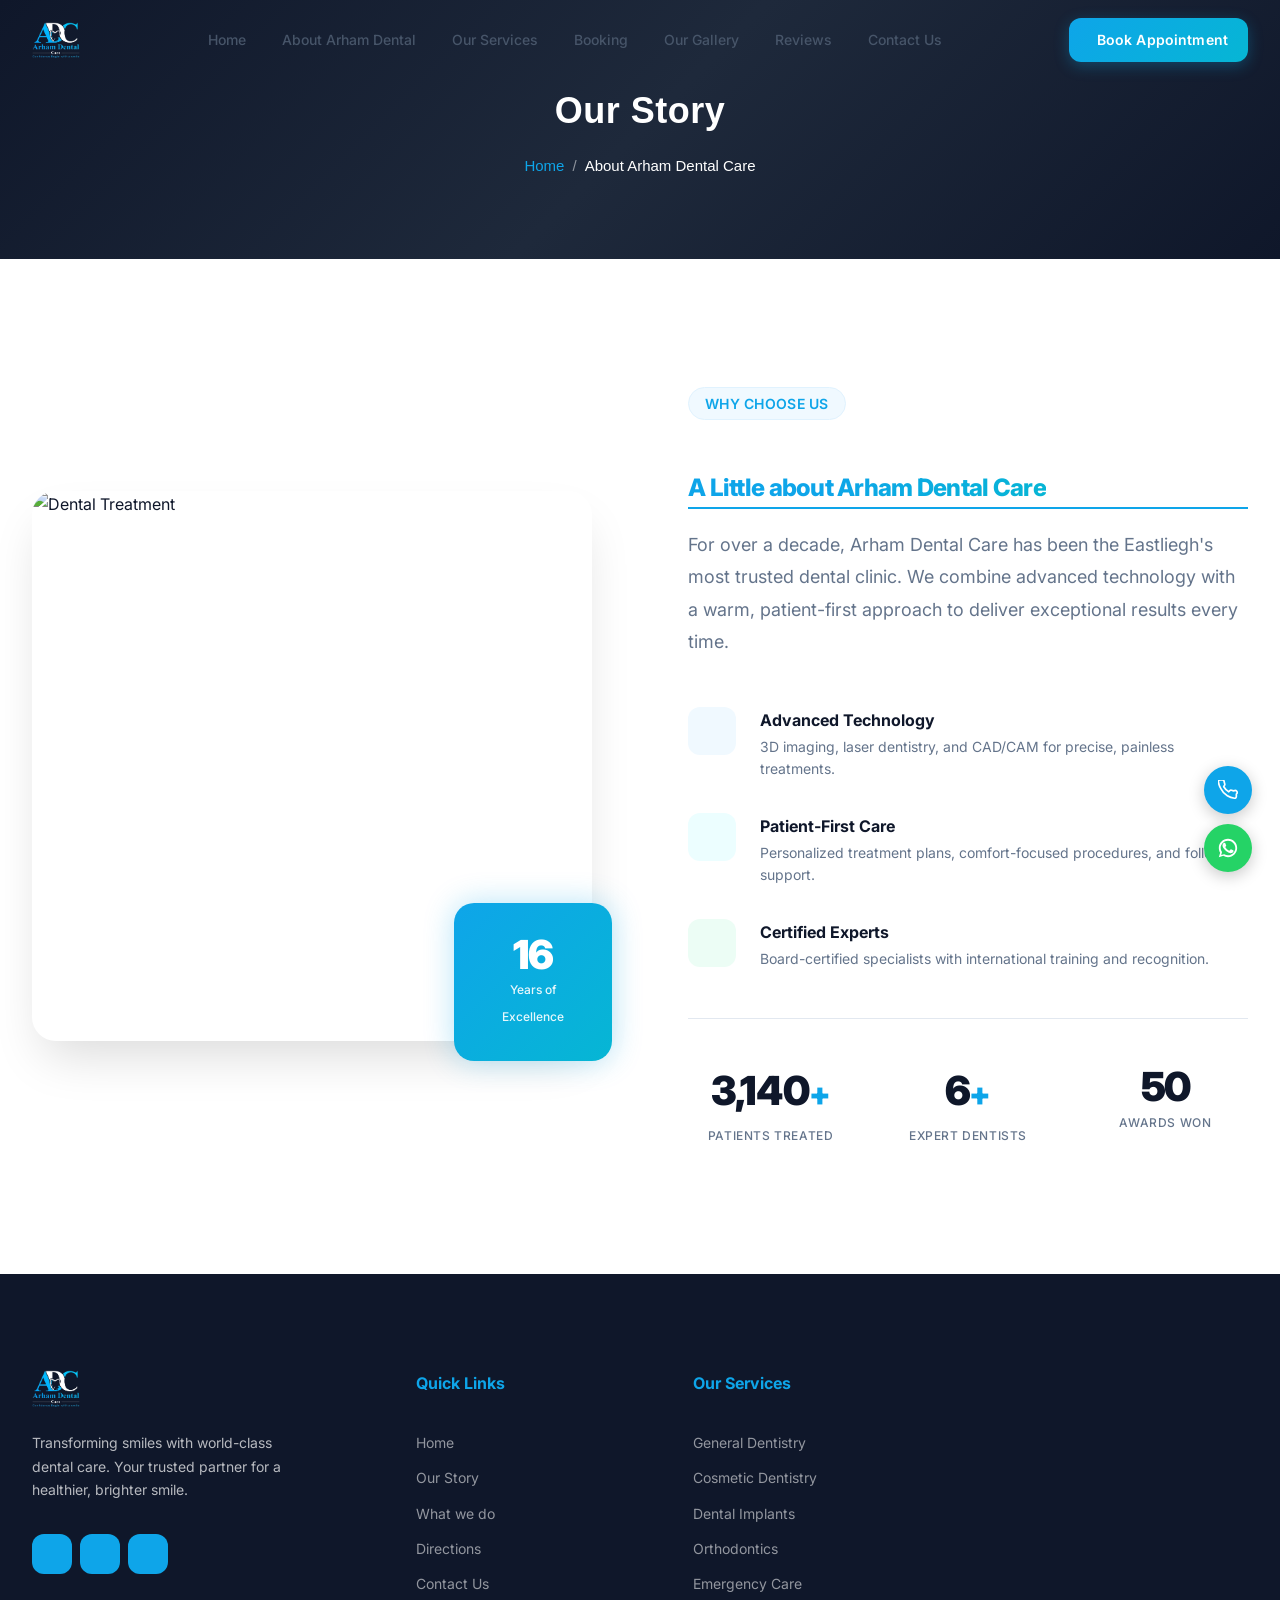
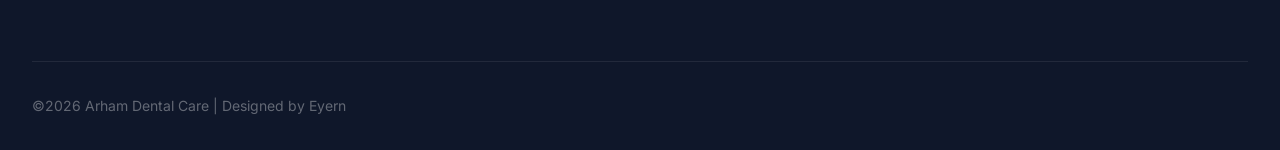
==== commit a3018882: "meta desc" ====
--- a/about.html
+++ b/about.html
@@ -5,7 +5,7 @@
     <meta charset="UTF-8">
     <meta name="viewport" content="width=device-width, initial-scale=1.0">
     <meta name="description"
-        content="Arham Dental Care — Premium dental clinic offering world-class dental treatments with cutting-edge technology and compassionate care. Book your appointment today.">
+        content="Arham Dental Care — Premium dental care clinic offering world-class dental treatments with cutting-edge technology">
     <title>About Us </title>
 
     <!-- Google Fonts: Inter -->
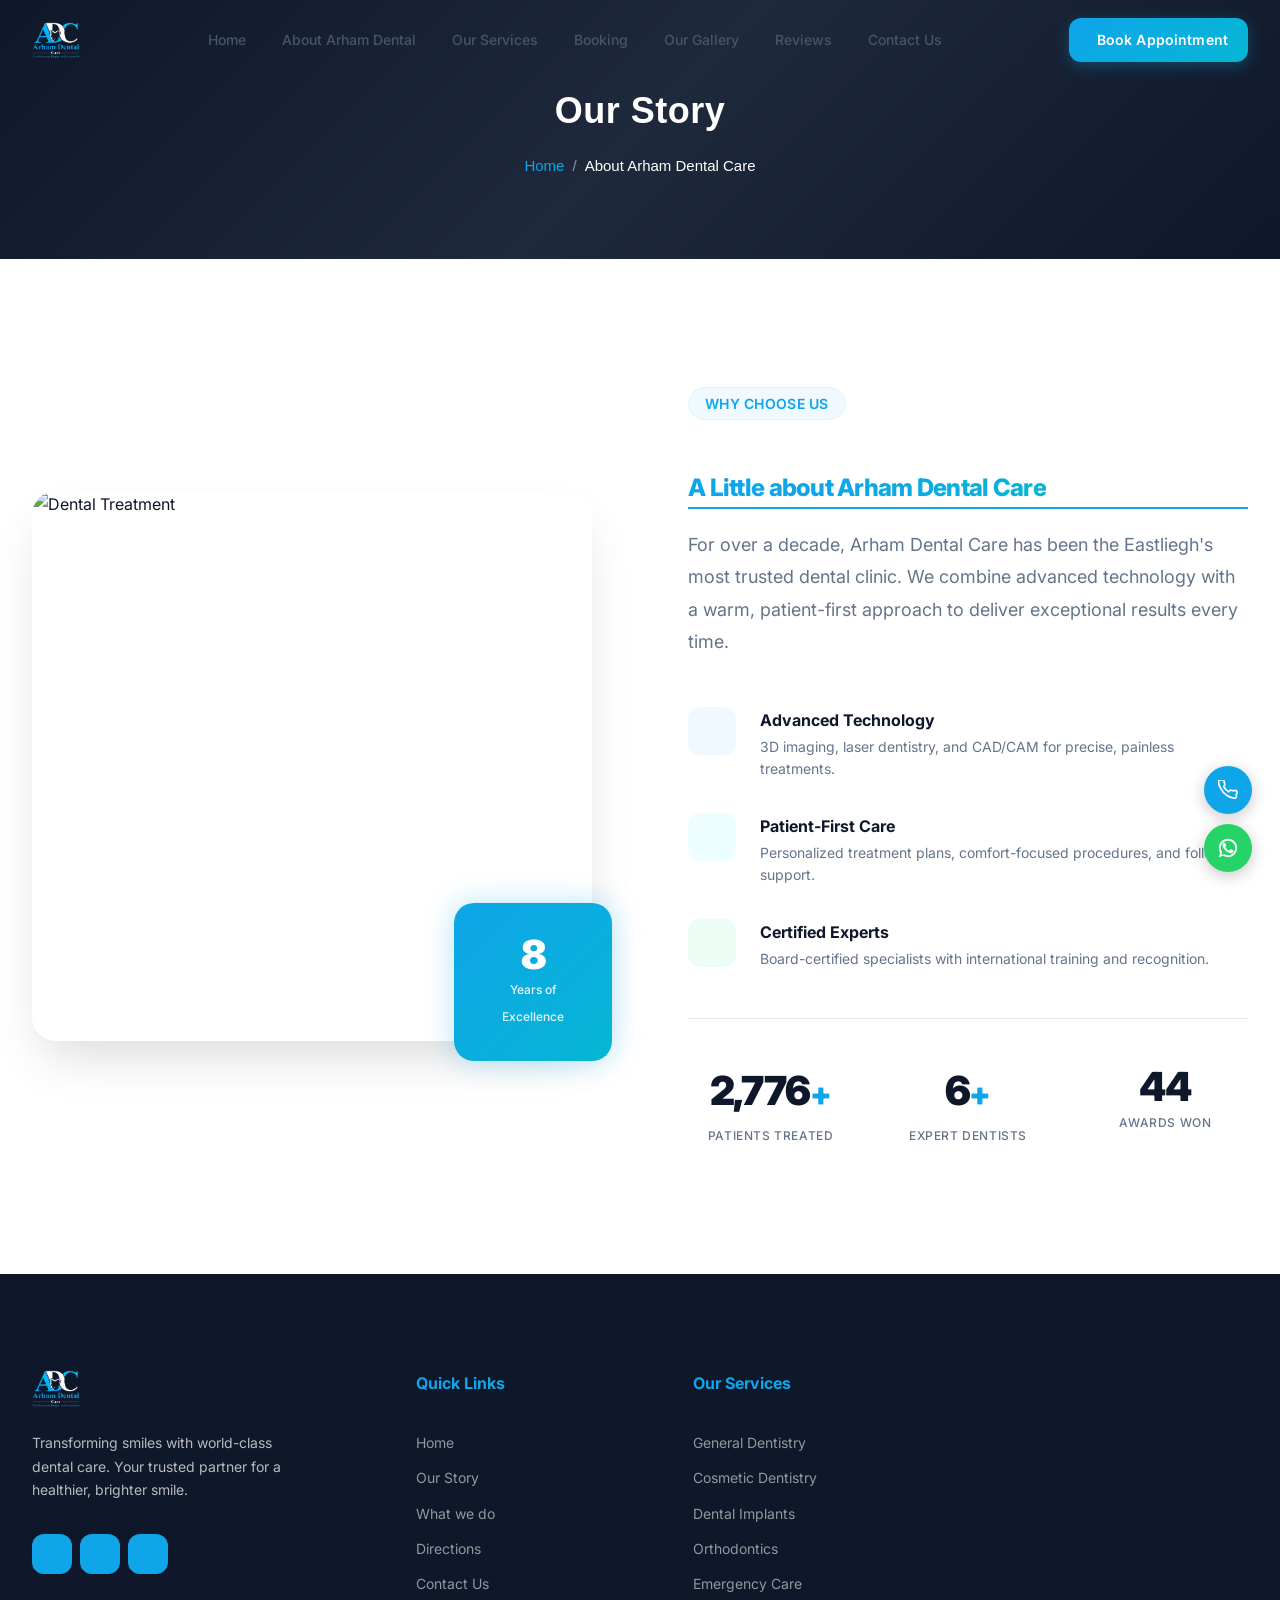
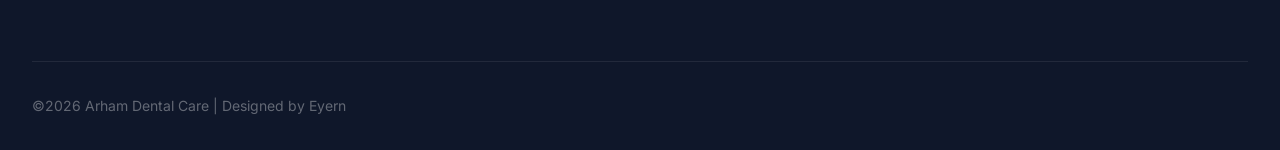
==== commit 83cfa609: "years" ====
--- a/about.html
+++ b/about.html
@@ -78,7 +78,7 @@
                         alt="Dental Treatment" class="about__image">
                 </div>
                 <div class="about__exp-badge">
-                    <span class="about__exp-number" data-target="25">0</span>
+                    <span class="about__exp-number" data-target="15">0</span>
                     <span class="about__exp-text">Years of<br>Excellence</span>
                 </div>
             </div>
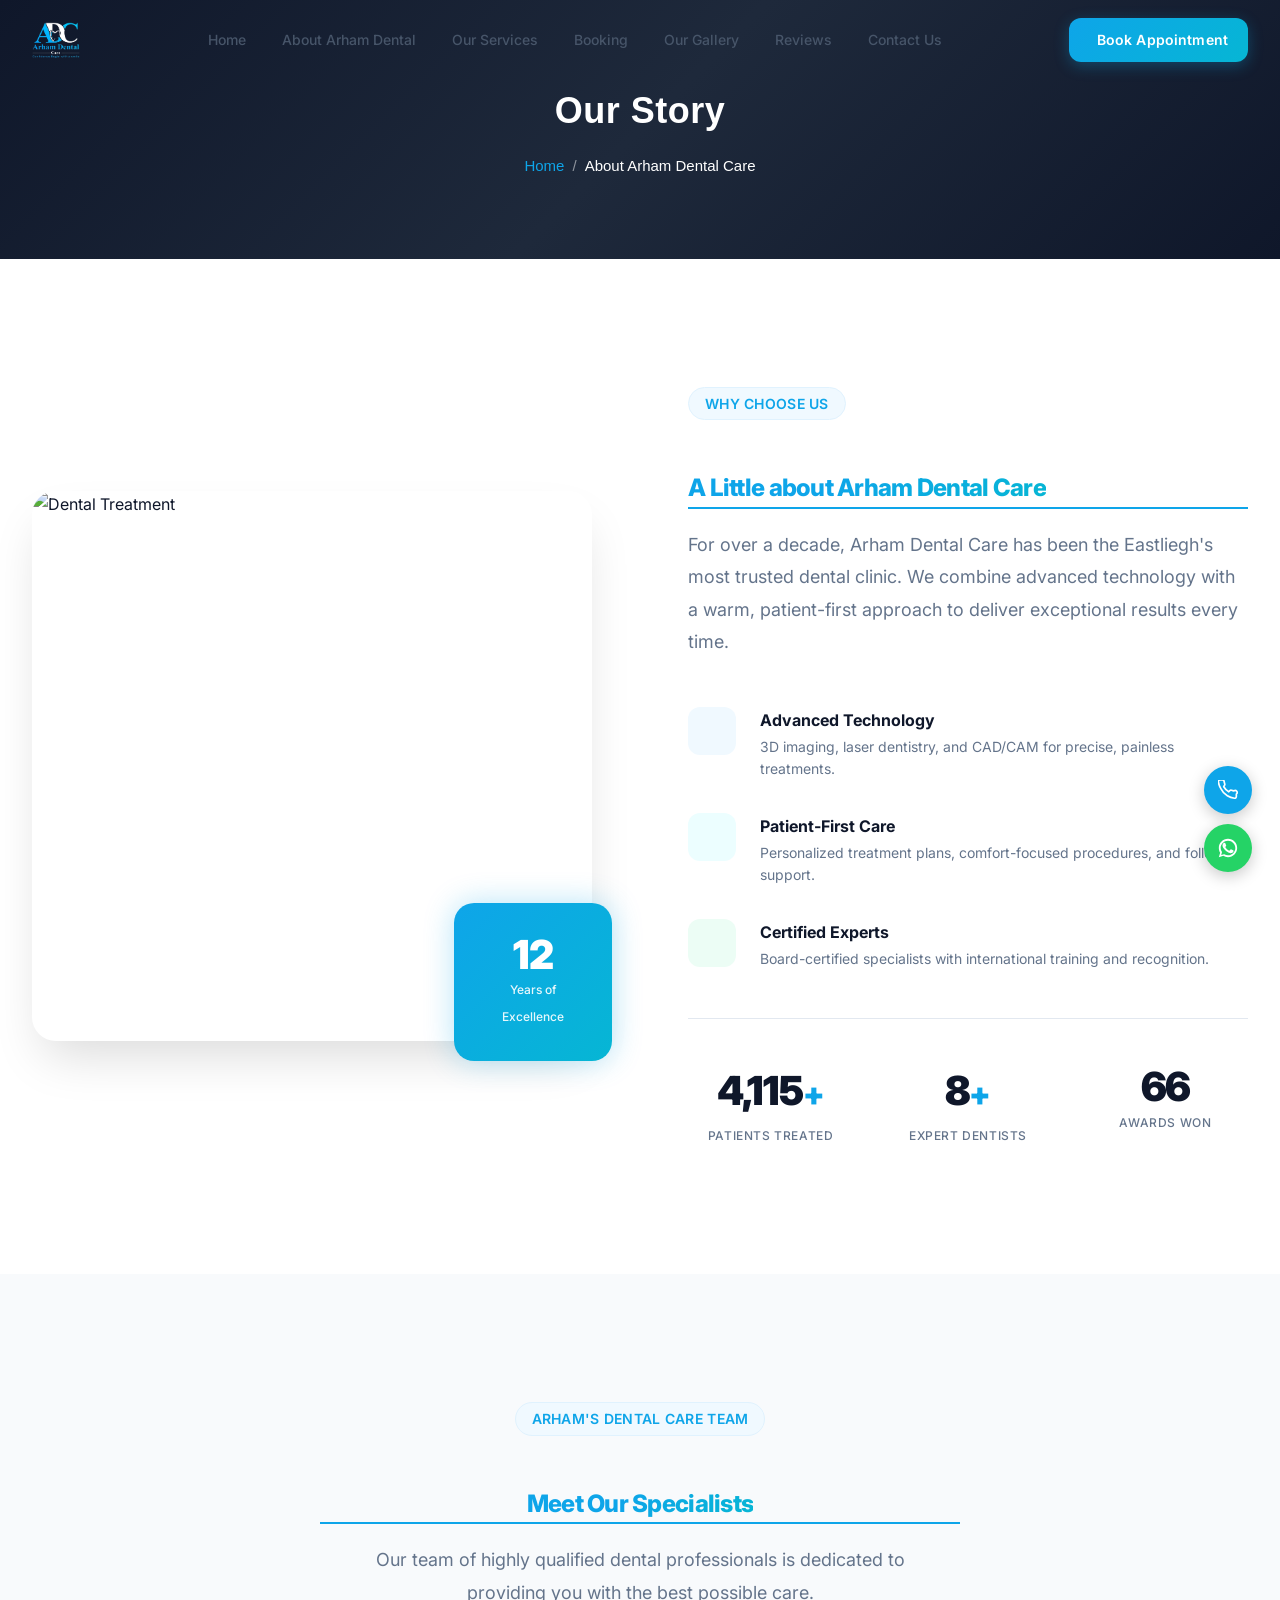
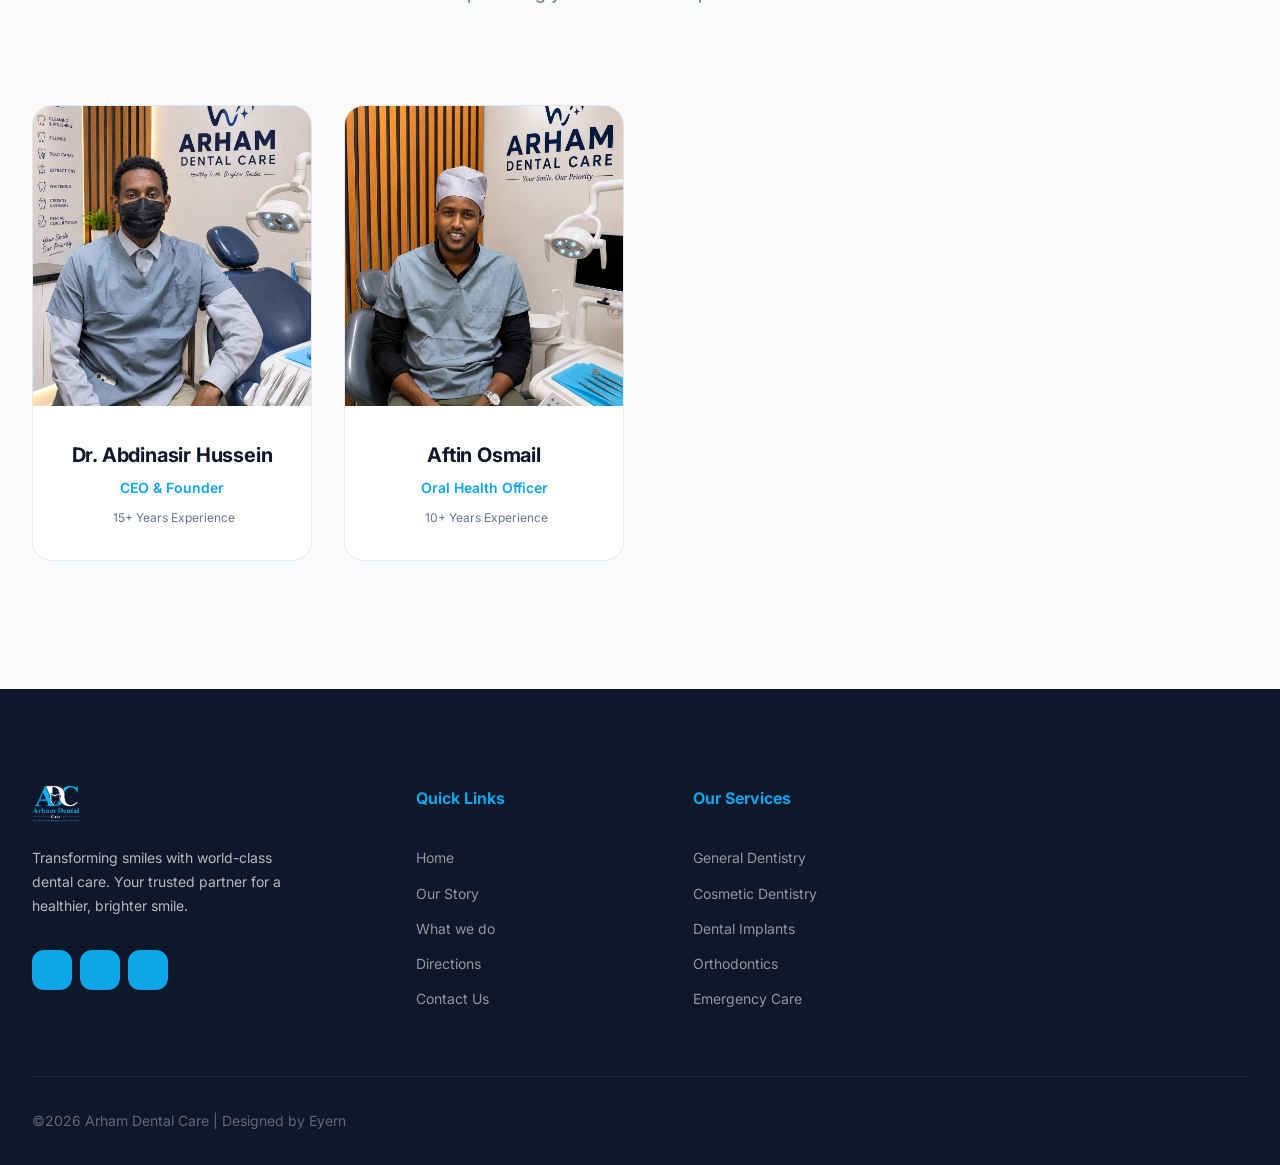
==== commit 8c894201: "launch" ====
--- a/about.html
+++ b/about.html
@@ -136,6 +136,60 @@
                     <div class="about__stat">
                         <span class="about__stat-number" data-target="80">0</span>
                         <span class="about__stat-label">Awards Won</span>
+                    </div>
+                </div>
+            </div>
+        </div>
+    </section>
+
+
+    <!-- ════════════════════════════════════════════ -->
+    <!-- DOCTORS SECTION                              -->
+    <!-- ════════════════════════════════════════════ -->
+    <section class="doctors" id="doctors">
+        <div class="container">
+            <div class="section-header reveal">
+                <span class="section-tag">Arham's Dental Care Team</span>
+                <h2 class="section-title">Meet Our <span class="text-gradient">Specialists</span></h2>
+                <p class="section-desc">Our team of highly qualified dental professionals is dedicated to providing you
+                    with the best possible care.</p>
+            </div>
+
+            <div class="doctors__grid">
+                <div class="doctor-card reveal">
+                    <div class="doctor-card__image-wrapper">
+                        <img src="images/ceo.jpg"
+                            alt="Dr. Abdinasir Hussein" class="doctor-card__image">
+                        <div class="doctor-card__overlay">
+                            <div class="doctor-card__social">
+                                <a href="#" aria-label="LinkedIn"><i class="ph-fill ph-linkedin-logo"></i></a>
+                                <a href="#" aria-label="Twitter"><i class="ph-fill ph-twitter-logo"></i></a>
+                                <a href="#" aria-label="Email"><i class="ph-fill ph-envelope-simple"></i></a>
+                            </div>
+                        </div>
+                    </div>
+                    <div class="doctor-card__info">
+                        <h3 class="doctor-card__name">Dr. Abdinasir Hussein</h3>
+                        <p class="doctor-card__role">CEO & Founder</p>
+                        <p class="doctor-card__exp"><i class="ph ph-briefcase"></i> 15+ Years Experience</p>
+                    </div>
+                </div>
+                <div class="doctor-card reveal">
+                    <div class="doctor-card__image-wrapper">
+                        <img src="images/aftin.jpg"
+                            alt="Aftin Osmail" class="doctor-card__image">
+                        <div class="doctor-card__overlay">
+                            <div class="doctor-card__social">
+                                <a href="#" aria-label="LinkedIn"><i class="ph-fill ph-linkedin-logo"></i></a>
+                                <a href="#" aria-label="Twitter"><i class="ph-fill ph-twitter-logo"></i></a>
+                                <a href="#" aria-label="Email"><i class="ph-fill ph-envelope-simple"></i></a>
+                            </div>
+                        </div>
+                    </div>
+                    <div class="doctor-card__info">
+                        <h3 class="doctor-card__name">Aftin Osmail</h3>
+                        <p class="doctor-card__role">Oral Health Officer</p>
+                        <p class="doctor-card__exp"><i class="ph ph-briefcase"></i> 10+ Years Experience</p>
                     </div>
                 </div>
             </div>
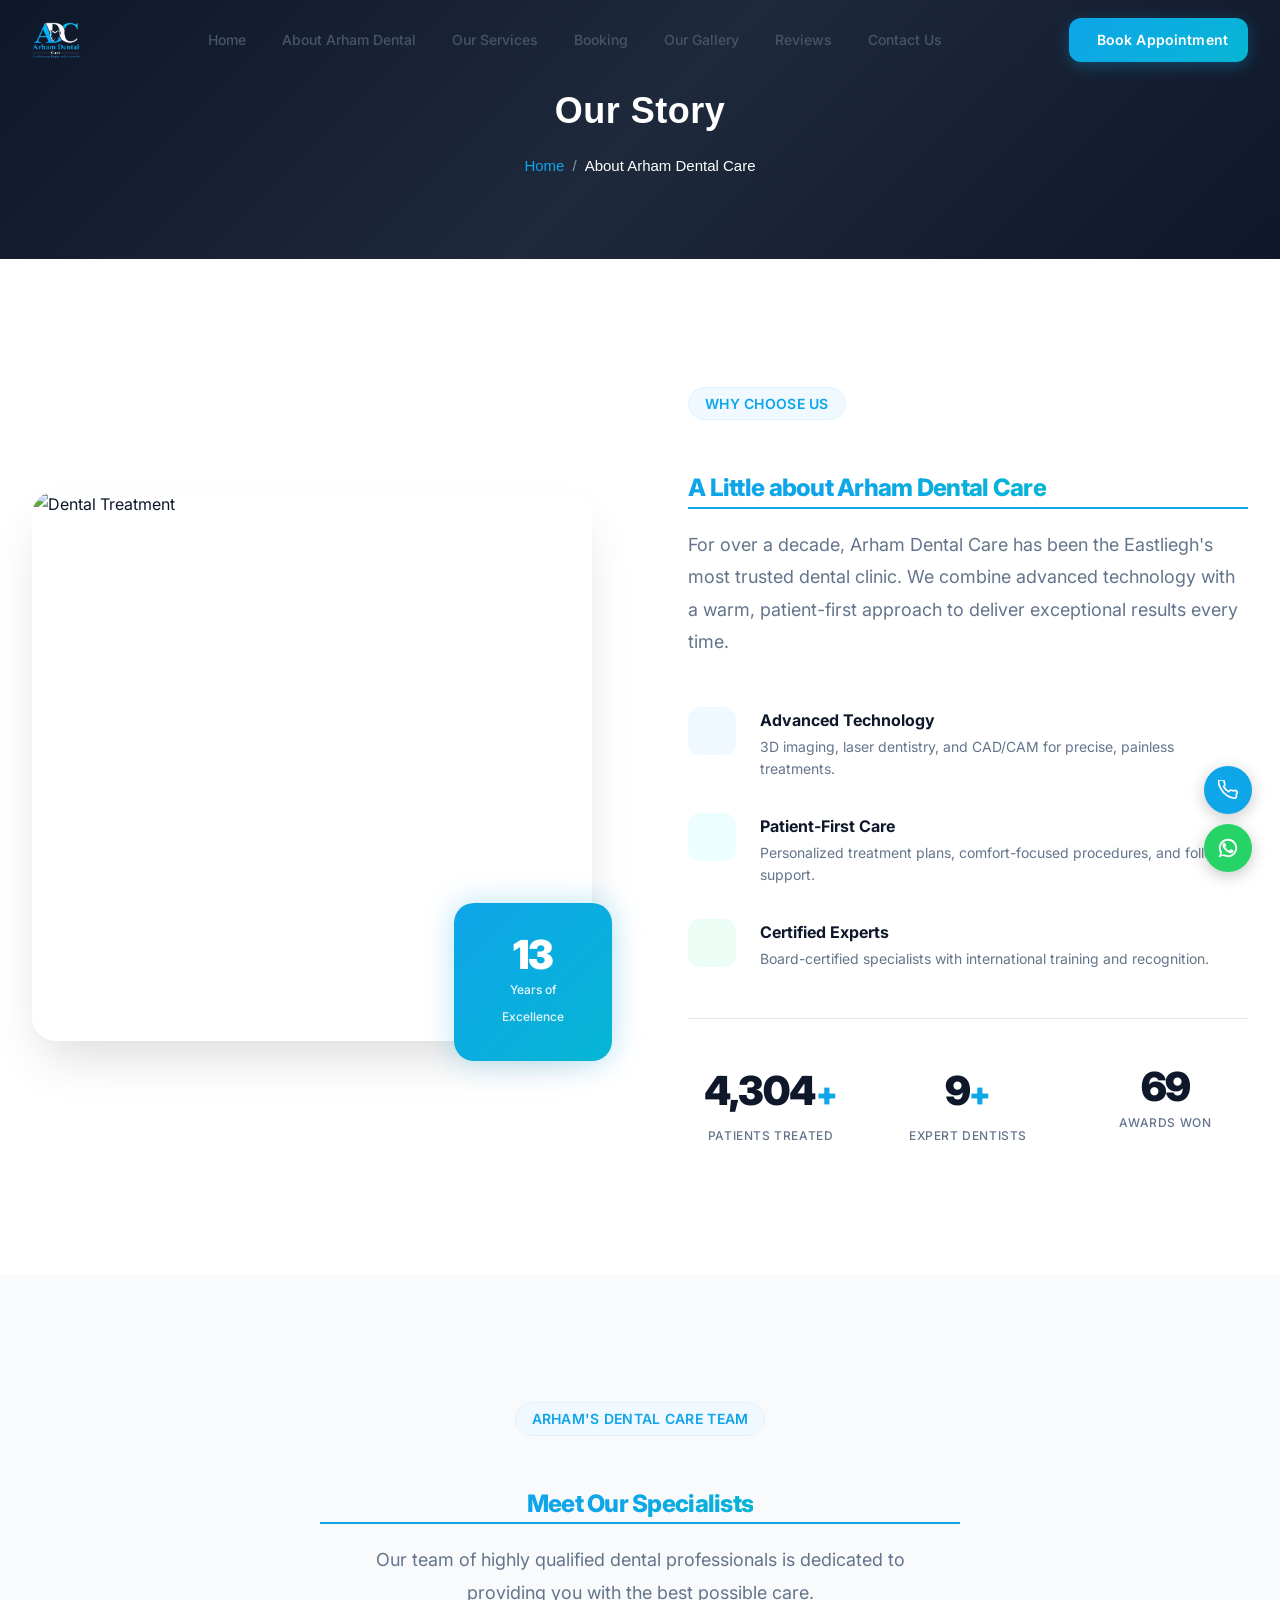
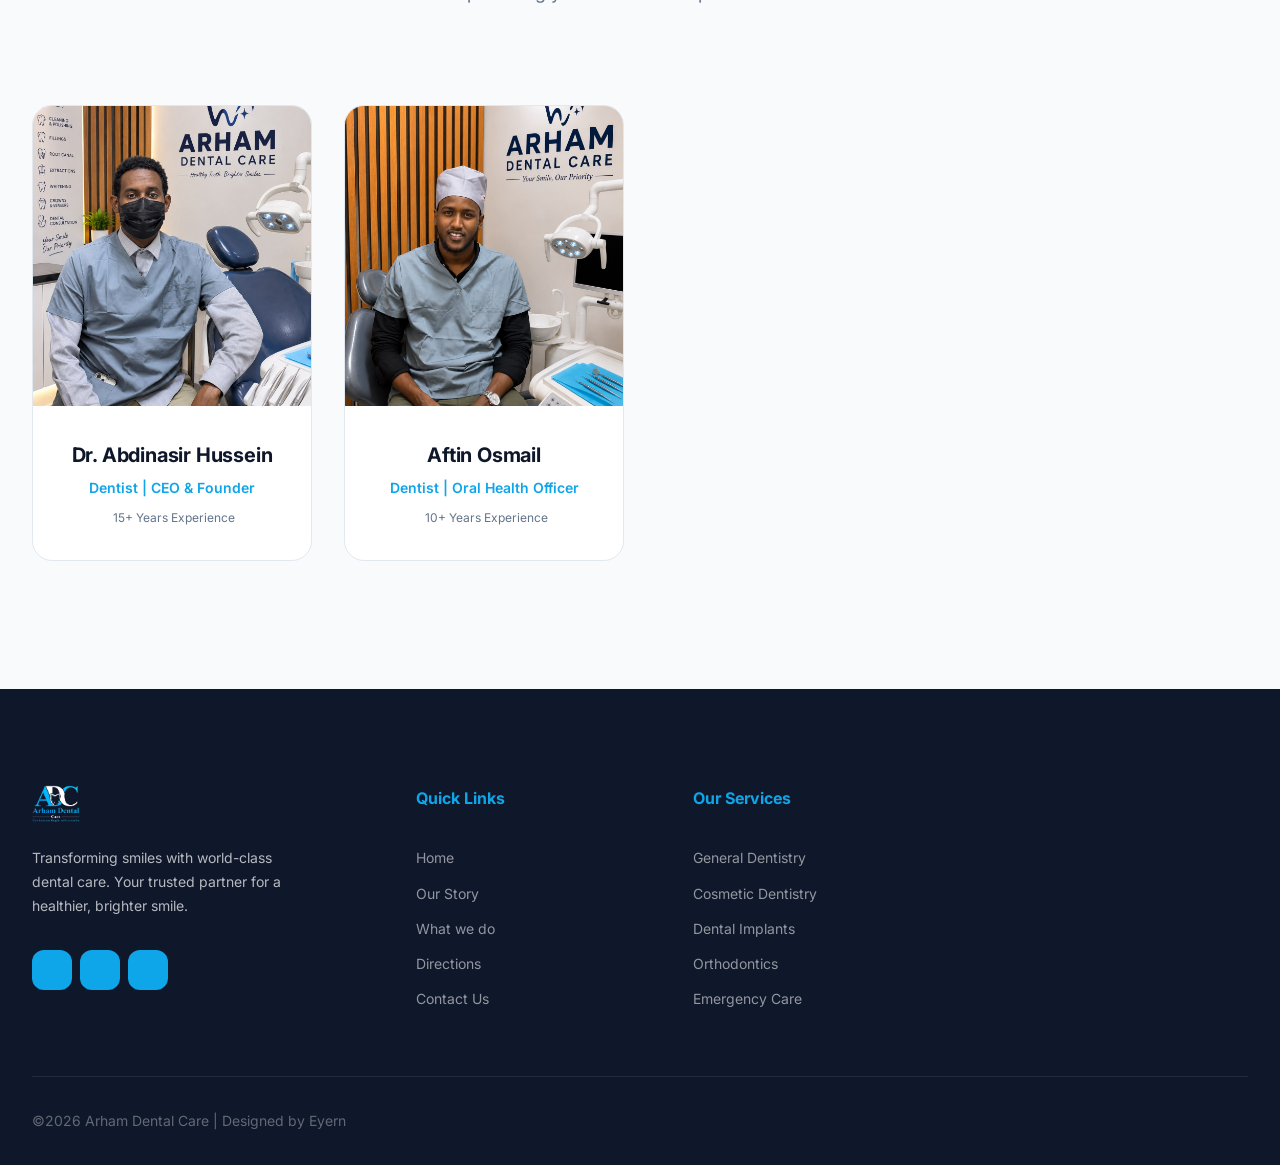
==== commit df6df100: "updates" ====
--- a/about.html
+++ b/about.html
@@ -170,7 +170,7 @@
                     </div>
                     <div class="doctor-card__info">
                         <h3 class="doctor-card__name">Dr. Abdinasir Hussein</h3>
-                        <p class="doctor-card__role">CEO & Founder</p>
+                        <p class="doctor-card__role">Dentist | CEO & Founder</p>
                         <p class="doctor-card__exp"><i class="ph ph-briefcase"></i> 15+ Years Experience</p>
                     </div>
                 </div>
@@ -188,7 +188,7 @@
                     </div>
                     <div class="doctor-card__info">
                         <h3 class="doctor-card__name">Aftin Osmail</h3>
-                        <p class="doctor-card__role">Oral Health Officer</p>
+                        <p class="doctor-card__role">Dentist | Oral Health Officer</p>
                         <p class="doctor-card__exp"><i class="ph ph-briefcase"></i> 10+ Years Experience</p>
                     </div>
                 </div>
--- a/css/index.css
+++ b/css/index.css
@@ -1934,7 +1934,7 @@
   }
   
   .new-price {
-    font-size: 2.2rem;
+    font-size: 1.8rem;
     font-weight: 800;
     color: #00a4ef;
   }
